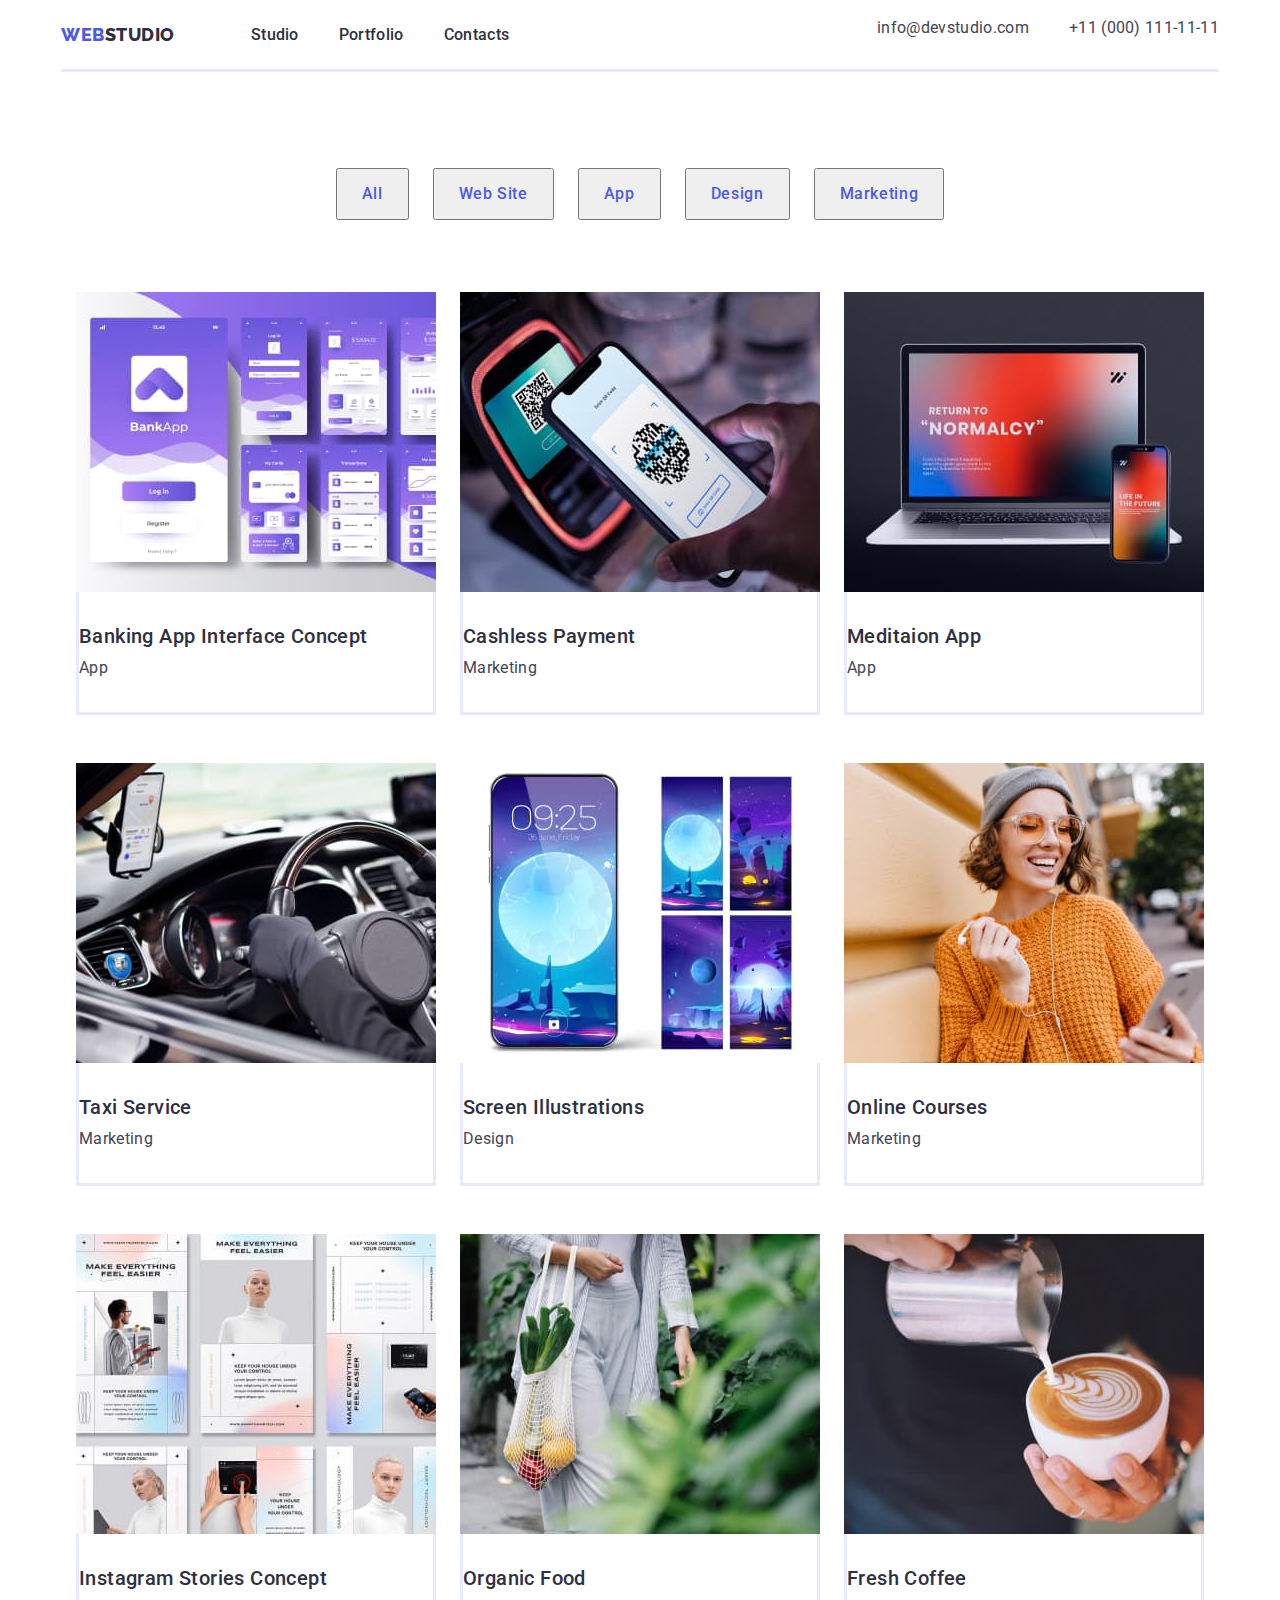
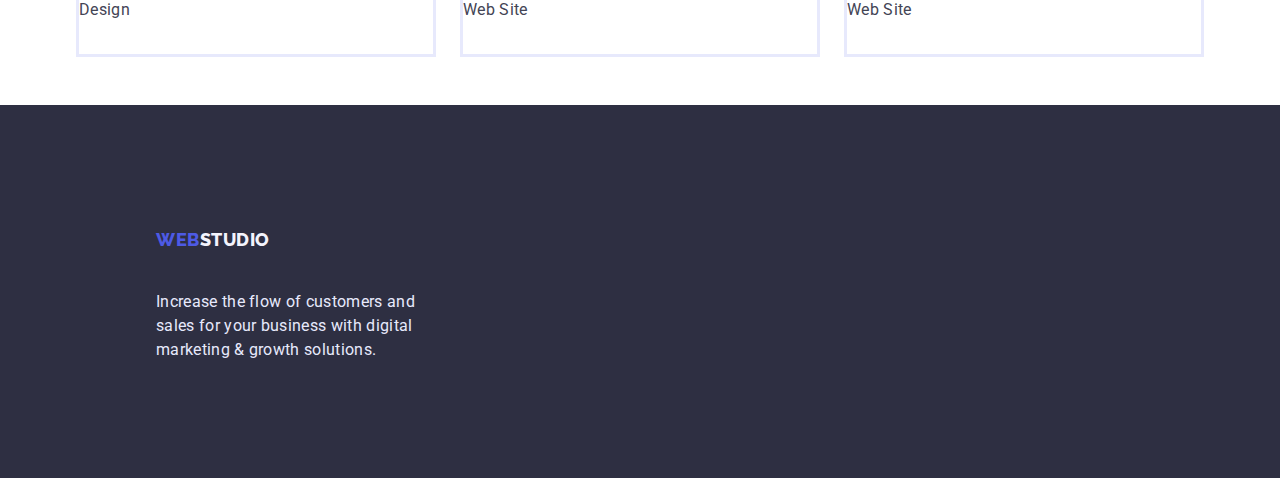
==== portfolio.html @ 7cc615a9 "1" ====
<!DOCTYPE html>
<html lang="en">
<head>
    <meta charset="UTF-8">
    <meta http-equiv="X-UA-Compatible" content="IE=edge">
    <meta name="viewport" content="width=device-width, initial-scale=1.0">
    <link rel="preconnect" href="https://fonts.googleapis.com">
    <link rel="preconnect" href="https://fonts.gstatic.com" crossorigin>
    <link href="https://fonts.googleapis.com/css2?&family=Raleway:wght@800&family=Roboto:wght@400;500;700;900&display=swap" rel="stylesheet">
    
    <link
    rel="stylesheet"
    href="https://cdnjs.cloudflare.com/ajax/libs/modern-normalize/1.0.0/modern-normalize.min.css"/>

    <link rel="stylesheet" href="./css/styles.css">

    <title>PORTFOLIO</title>
    

</head>
<body>

    <header class="header">
        <div class="container header-container">
             <nav class="header-navigation">
                 <!-- logo -->
                 <a class="logo-web" href="./index.html">Web <span class="logo-studio">Studio</span></a>      
     
                 <!-- navigation -->           
                 <ul class="header-list list">
                     <li class="header-item"><a href="./index.html" class="header-link link">Studio</a></li>
                     <li class="header-item"><a href="./portfolio.html" class="header-link link">Portfolio</a></li>
                     <li class="header-item"><a href="" class="header-link link">Contacts</a></li>
                 </ul>
             </nav>
             <address class="header-address">
                 <ul class="header-address-list list">
                     <li class="header-address-item"><a href="mailto:info@devstudio.com" class="header-mail link">info@devstudio.com</a></li>
                     <li class="header-address-item"><a href="tel:+110001111111" class="header-tel link">+11 (000) 111-11-11</a></li>
                 </ul>
             </address>
        </div>
             
     </header>
 
    <main>

        <nav class="navigation">
            <h1 class="navigation-title visually-hidden">navigation</h1>
            <ul class="container navigation-list list">
                <li class="navigation-item">
                    <button type="button" class="navigation-btn">All</button>                
                </li>
                <li class="navigation-item">
                    <button type="button" class="navigation-btn">Web Site</button>                
                </li>
                <li class="navigation-item">
                    <button type="button" class="navigation-btn">App</button>                
                </li>
                <li class="navigation-item">
                    <button type="button" class="navigation-btn">Design</button>                
                </li>
                <li class="navigation-item">
                    <button type="button" class="navigation-btn">Marketing</button>                
                </li>
            </ul>
        </nav>

 <!--section1-->
        <section class="portfolio-section container">
            <h2 class="portfolio-title visually-hidden">Row-first</h2>
            <ul class="portfolio-list list">
               <div class="portfolio-list-wrap">
                    <li class="portfolio-item">
                        <img src="./images/banking.jpg" alt="banking"
                        height="300"
                        width="360">
                        <div class="portfolio-subtxt-wrap">
                            <h3 class="portfolio-subtitle subtitle">Banking App Interface Concept</h3>
                            <p class="portfolio-text text">App</p>
                        </div>
                    </li>
                    <li class="portfolio-item">
                        <img class="foto" src="./images/cashlesspayment.jpg" alt="cashlesspayment"
                        height="300"
                        width="360">
                        <div class="portfolio-subtxt-wrap">
                            <h3 class="portfolio-subtitle subtitle">Cashless Payment</h3>
                            <p class="portfolio-text text">Marketing</p>
                        </div>
                    </li>
                    <li class="portfolio-item">
                        <img src="./images/meditaionapp.jpg" alt="meditaionapp"
                        height="300"
                        width="360">
                        <div class="portfolio-subtxt-wrap">
                            <h3 class="portfolio-subtitle subtitle">Meditaion App</h3>
                            <p class="portfolio-text text">App</p>
                        </div>
                    </li>
               </div>
            </ul>   
        </section>

 <!--section2-->
        <section class="portfolio-section">
            <h2 class="portfolio-title visually-hidden">Row-second</h2>

                <ul class="portfolio-list list container">
                   <div class="portfolio-list-wrap">
                        <li class="portfolio-item">
                            <img src="./images/taxiservice.jpg" alt="taxiservice"
                            height="300"
                            width="360">
                           <div class="portfolio-subtxt-wrap">
                                <h3 class="portfolio-subtitle subtitle">Taxi Service</h3>
                                <p class="portfolio-text text">Marketing</p>
                           </div>
                        </li>
                        <li class="portfolio-item">
                            <img src="./images/screenillustrations.jpg" alt="screenillustrations"
                            height="300"
                            width="360">
                            <div class="portfolio-subtxt-wrap">
                                <h3 class="portfolio-subtitle subtitle">Screen Illustrations</h3>
                                <p class="portfolio-text text">Design</p>
                            </div>
                        </li>
                        <li class="portfolio-item">
                            <img src="./images/onlinecourses.jpg" alt="onlinecourses"
                            height="300"
                            width="360">
                            <div class="portfolio-subtxt-wrap">
                                <h3 class="portfolio-subtitle subtitle">Online Courses</h3>
                                <p class="portfolio-text text">Marketing</p>
                            </div>
                        </li>
                   </div>
                </ul>
        </section>

        <!--section3-->
        <section class="portfolio-section">
            <h2 class="portfolio-title visually-hidden">Row-third</h2>

                <ul class="portfolio-list list container">
                    <div class="portfolio-list-wrap">
                        <li class="portfolio-item">
                            <img src="./images/instagramstories.jpg" alt="instagramstories"
                            height="300"
                            width="360">
                            <div class="portfolio-subtxt-wrap">
                                <h3 class="portfolio-subtitle subtitle">Instagram Stories Concept</h3>
                                <p class="portfolio-text text">Design</p>
                            </div>
                        </li>
                        <li class="portfolio-item">
                            <img src="./images/organicfood.jpg" alt="organicfood"
                            height="300"
                            width="360">
                            <div class="portfolio-subtxt-wrap">
                                <h3 class="portfolio-subtitle subtitle">Organic Food</h3>
                                <p class="portfolio-text text">Web Site</p>
                            </div>
                        </li>
                        <li class="portfolio-item">
                            <img src="./images/freshcoffee.jpg" alt="freshcoffee"
                            height="300"
                            width="360">
                            <div class="portfolio-subtxt-wrap">
                                <h3 class="portfolio-subtitle subtitle">Fresh Coffee</h3>
                                <p class="portfolio-text text">Web Site</p>
                            </div>
                        </li>
                    </div>
        
                </ul>
        </section>
       

    </main>

    <footer class="container footer">
        <!-- logo -->
        <div class="container footer-wrap">
            <a class="logo-web" href="./index.html">Web <span class="logo-studio">Studio</span></a>      
            <p class="footer-text text">Increase the flow of customers and sales for your business with digital marketing & growth solutions.</p>
        </div>       
    </footer>
    
</body>
</html>
---- css/styles.css ----
body {
    font-family: 'roboto', sans-serif;
}

:root {
    --main-title-color:#2E2F42;
    --second-title-color:#434455;
    --third-title-color: #F4F4FD;
    --fourth-title-color:#4D5AE5;
    --fifth-title-color:#FFFFFF;
  }


.list {
    list-style: none;
}

.link {
    text-decoration: none;
}

.visually-hidden {
    position: absolute;
    width: 1px;
    height: 1px;
    margin: -1px;
    border: 0;
    padding: 0;
    white-space: nowrap;
    clip-path: inset(100%);
    clip: rect(0 0 0 0);
    overflow: hidden;
  }

  .text {
    font-size: 16px;
    line-height: 1.5;
    letter-spacing: 0.02em;
  }

  .subtitle {
    font-weight: 500;
    font-size: 20px;
    line-height: 1.2;
    letter-spacing: 0.02em;
  }

/*------------------ HEADER------------------- */

.header {
}
.container {
    max-width: 1158px;
    padding: 0 15px;
    margin: 0 auto;
}

.header-container {
    display: flex;
    padding: 0;

    border-style: 0 0 1px 0;
    border-style: none none solid none;
    border-color: #E7E9FC;

}

.header-navigation {
    display: flex;
    align-items: center;
    margin-right: auto;
    
}

.logo-web {
    font-family: 'Raleway';
    font-style: normal;
    font-weight: 800;
    font-size: 18px;
    line-height: calc(21/18);
    display: flex;
    align-items: center;
    letter-spacing: 0.03em;
    text-transform: uppercase;
    color: var(--fourth-title-color);
    text-decoration: none;

    padding: 24px 0;

}

.logo-studio {
    color:var(--main-title-color);
    margin-right: 76px;
}
    
.footer .logo-studio {
        color: var(--third-title-color);
    }


.header-list {
    display: flex;
    gap: 40px;

    margin-right: 332px;
    padding: 0;

}
.header-item {
    width: calc ((100%-80px)/3);
}
.header-link {
    font-weight: 500;
    font-size: 16px;
    line-height: 1.5;
    letter-spacing: 0.02em;
    color: var(--main-title-color);

    padding: 24px 0;
}

.header-link:hover,
.header-link:focus {
    font-weight: 500;
    font-size: 16px;
    line-height: 1.5;
    letter-spacing: 0.02em;
    color: #4D5AE5;
}

.header-address {
    }

.header-address-list {
    display: flex;  
    padding: 0;
    gap: 40px;
    
}

.header-address-item {
    width: calc ((100%-40px)/2);

}

.header-mail {
    padding: 24px 0;
}

.header-tel {
   padding: 24px 0;
    
}

.header-mail,
.header-tel {
    font-size: 16px;
    line-height: 1.5;
    letter-spacing: 0.02em;
    color: var(--second-title-color);
    font-style: normal;
}

.header-mail:hover,
.header-tel:hover,
.header-mail:focus,
.header-tel:focus {
    font-size: 16px;
    line-height: 1.5;
    letter-spacing: 0.02em;
    color: var(--fourth-title-color);
}


/*------------------ MAIN------------------- */
.hero {
    background-color: var(--main-title-color); 
    
    display: flex;
    align-items: center;;
    flex-direction: column;
    justify-content: center;
    max-width: 1440px;  
        
}

.hero-title {
    font-size: 56px;
    line-height: calc(60/56);
    text-align: center;
    letter-spacing: 0.02em;
    color: var(--fifth-title-color);
    
    padding: 188px 0 0 0;
    margin: 0 0 48px 0;

}

.button-wrap {
    padding-bottom: 188px;
    
}

.hero-btn {
    font-family: inherit;
    font-weight: 500;
    font-size: 16px;
    line-height: 1.5;
    display: flex;
    align-items: center;
    letter-spacing: 0.04em;
    color: var(--fifth-title-color);
    background: var(--fourth-title-color);
    cursor: pointer;

    padding: 16px 32px;
    
}

.hero-btn:hover,
.hero-btn:focus {
    background: #404BBF;
}


.prinsiples {
    padding: 120px 0 0 0;
    
}

.prinsiples-list-wrap {
    display: flex;
    gap: 24px;

}

.prinsiples-list {
    display: flex;
    align-items: flex-start;
    padding: 0;

}

.prinsiples-item {
    width: calc(100%-(3*24px)/4);

}

.prinsiples-subtitle {
    color:var(--main-title-color);
    margin: 0 0 8px 0;
}

.prinsiples-text {
       color:var(--second-title-color);
       margin: 0;
}


.doing {
    padding: 120px 0 120px 0;

}

.doing-title {
font-size: 36px;
line-height: calc(40/36);
text-align: center;
letter-spacing: 0.02em;
text-transform: capitalize;
color:var(--main-title-color);

margin: 0 0 72px 0;

}

.doing-list {
    padding: 0;
    margin: 0 auto;

}

.doing-list-wrap {
    display: flex;
    gap: 24px;
    justify-content: space-between;

}
.doing-item {
    width: calc(100%-(24px*2)/3);

}


.team {
    padding: 0;
    max-width: 1440px;  
    background: var(--third-title-color);
}

.team-title {
    font-size: 36px;
    line-height: calc(40/36);
    text-align: center;
    letter-spacing: 0.02em;
    text-transform: capitalize;
    color: var(--main-title-color);

    margin: 0 0 72px 0;
    padding: 120px 0 0 0;

}

.team-list {
    margin: 0 auto;
    padding: 0;
    display: flex;
    justify-content: space-evenly;

}

.team-list-wrap {
    display: flex;
    gap: 24px;
    
}

.team-item {
    width: calc((100%-24px*3)/4);

}

.team-member {
    padding-bottom: 32px;

}

.team-subtitle {
    text-align: center;
    color:var(--main-title-color);
    margin: 32px 0 8px 0;

}

.team-text {
    text-align: center;
    color:var(--second-title-color);
    margin: 0 auto;
}




/*------------Main Portfolio----------------*/

.navigation {
    padding: 96px 0 72px 0;
}

.navigation-title {
}

.navigation-list {
    display: flex;
    gap: 24px;
    justify-content: center;
    margin: 0 auto;
    padding: 0;
}

.navigation-item {
}

.button {
    background: var(--third-title-color)
    
}

.navigation-btn {
    font-family: 'Roboto';
    font-weight: 500;
    font-size: 16px;
    line-height: 1.5;
    display: flex;
    align-items: center;
    text-align: center;
    letter-spacing: 0.04em;
    color: #4D5AE5;
    cursor: pointer;

    padding: 12px 24px;
}
.navigation-btn:hover,
.navigation-btn:focus {
    font-style: normal;
    color:var(--fifth-title-color);
    background:var(--fourth-title-color);
}


.portfolio-section {
    margin: 0 auto;
    padding: 0 0 48px 0;
}

.portfolio-list {
    margin: 0 auto;
    padding: 0;
    display: flex;
    justify-content: space-evenly;
}

.portfolio-list-wrap {
    display: flex;

    gap: 24px;
    margin: 0;
    padding: 0;
}

.portfolio-item {
    display: flex;
    flex-direction: column;
    width: calc(100%-(2*24px)3);
}

.portfolio-subtxt-wrap {
    border-style: 0 1px 1px;
    border-style: none solid solid;
    border-color: #E7E9FC;

}

.portfolio-subtitle {
    color:var(--main-title-color);
    padding-top: 32px;
    margin: 0 auto;

}

.portfolio-text {
    color:var(--second-title-color);
    margin: 8px 0 0 0;
    padding-bottom: 32px;
}

/*------------------ FOOTER------------------- */

.footer {
    background-color: var(--main-title-color);
    max-width: 1440px;
}

.footer-wrap {
    padding: 100px 0 100px 141px;
    display: table-cell;

}
    
.footer-text {
    color: #E7E9FC;
    text-align: left;
    width: 264px;

}
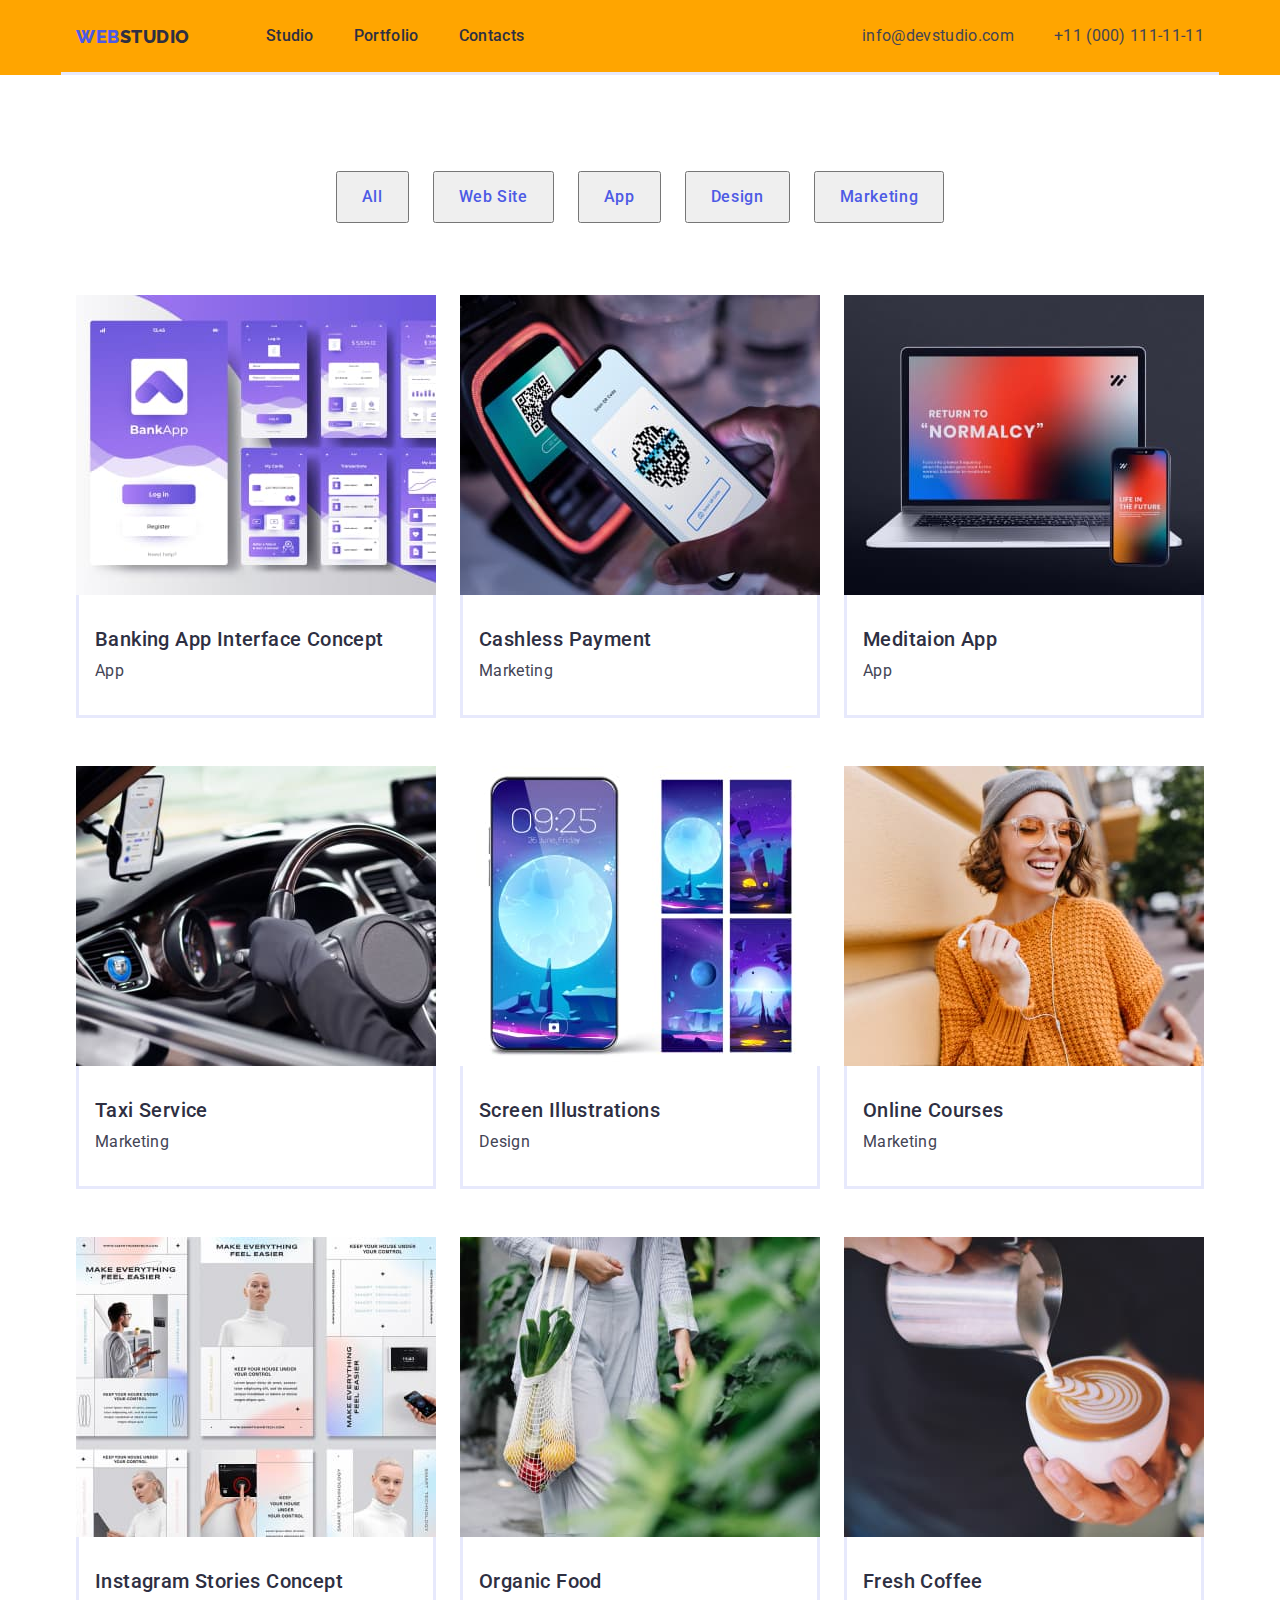
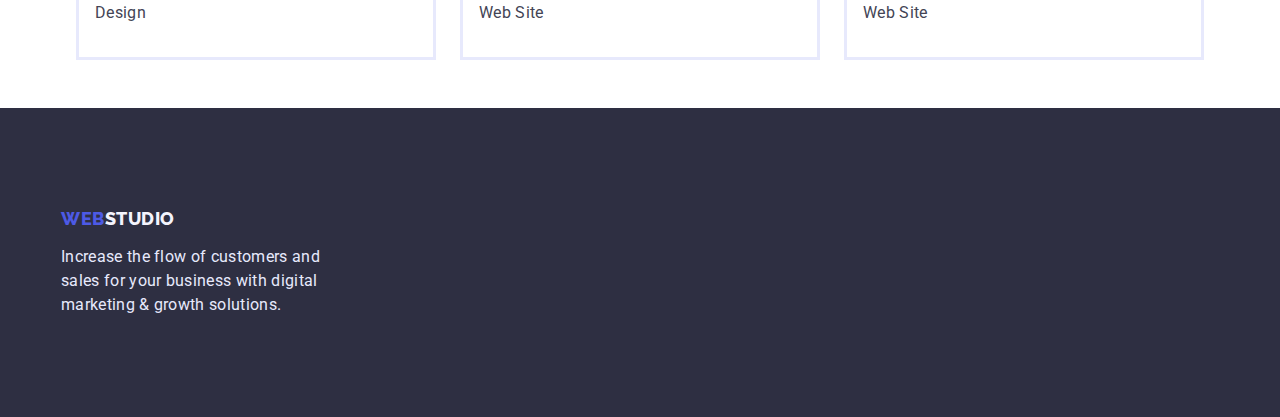
==== commit 56f9ba45: "#2" ====
--- a/portfolio.html
+++ b/portfolio.html
@@ -10,7 +10,8 @@
     
     <link
     rel="stylesheet"
-    href="https://cdnjs.cloudflare.com/ajax/libs/modern-normalize/1.0.0/modern-normalize.min.css"/>
+    href="https://cdnjs.cloudflare.com/ajax/libs/modern-normalize/1.0.0/modern-normalize.min.css"
+  />
 
     <link rel="stylesheet" href="./css/styles.css">
 
@@ -21,22 +22,26 @@
 <body>
 
     <header class="header">
-        <div class="container header-container">
+        <div class="header-wrap container">
              <nav class="header-navigation">
                  <!-- logo -->
                  <a class="logo-web" href="./index.html">Web <span class="logo-studio">Studio</span></a>      
      
                  <!-- navigation -->           
                  <ul class="header-list list">
-                     <li class="header-item"><a href="./index.html" class="header-link link">Studio</a></li>
-                     <li class="header-item"><a href="./portfolio.html" class="header-link link">Portfolio</a></li>
+                     <li class="header-item"><a href="./index.html" 
+                         class="header-link link">Studio</a></li>
+                     <li class="header-item"><a href="./portfolio.html" 
+                         class="header-link link">Portfolio</a></li>
                      <li class="header-item"><a href="" class="header-link link">Contacts</a></li>
                  </ul>
              </nav>
              <address class="header-address">
                  <ul class="header-address-list list">
-                     <li class="header-address-item"><a href="mailto:info@devstudio.com" class="header-mail link">info@devstudio.com</a></li>
-                     <li class="header-address-item"><a href="tel:+110001111111" class="header-tel link">+11 (000) 111-11-11</a></li>
+                     <li class="header-address-item"><a href="mailto:info@devstudio.com" 
+                         class="header-mail link">info@devstudio.com</a></li>
+                     <li class="header-address-item"><a href="tel:+110001111111" 
+                         class="header-tel link">+11 (000) 111-11-11</a></li>
                  </ul>
              </address>
         </div>
@@ -67,10 +72,9 @@
         </nav>
 
  <!--section1-->
-        <section class="portfolio-section container">
+        <section class="portfolio-section">
             <h2 class="portfolio-title visually-hidden">Row-first</h2>
-            <ul class="portfolio-list list">
-               <div class="portfolio-list-wrap">
+            <ul class="portfolio-list list container">
                     <li class="portfolio-item">
                         <img src="./images/banking.jpg" alt="banking"
                         height="300"
@@ -98,16 +102,13 @@
                             <p class="portfolio-text text">App</p>
                         </div>
                     </li>
-               </div>
             </ul>   
         </section>
 
  <!--section2-->
         <section class="portfolio-section">
             <h2 class="portfolio-title visually-hidden">Row-second</h2>
-
                 <ul class="portfolio-list list container">
-                   <div class="portfolio-list-wrap">
                         <li class="portfolio-item">
                             <img src="./images/taxiservice.jpg" alt="taxiservice"
                             height="300"
@@ -135,7 +136,6 @@
                                 <p class="portfolio-text text">Marketing</p>
                             </div>
                         </li>
-                   </div>
                 </ul>
         </section>
 
@@ -144,7 +144,6 @@
             <h2 class="portfolio-title visually-hidden">Row-third</h2>
 
                 <ul class="portfolio-list list container">
-                    <div class="portfolio-list-wrap">
                         <li class="portfolio-item">
                             <img src="./images/instagramstories.jpg" alt="instagramstories"
                             height="300"
@@ -172,7 +171,6 @@
                                 <p class="portfolio-text text">Web Site</p>
                             </div>
                         </li>
-                    </div>
         
                 </ul>
         </section>
@@ -180,9 +178,9 @@
 
     </main>
 
-    <footer class="container footer">
+    <footer class="footer">
         <!-- logo -->
-        <div class="container footer-wrap">
+        <div class="footer-wrap container">
             <a class="logo-web" href="./index.html">Web <span class="logo-studio">Studio</span></a>      
             <p class="footer-text text">Increase the flow of customers and sales for your business with digital marketing & growth solutions.</p>
         </div>       
--- a/css/styles.css
+++ b/css/styles.css
@@ -1,4 +1,5 @@
 body {
+    margin: 0;
     font-family: 'roboto', sans-serif;
 }
 
@@ -10,13 +11,21 @@
     --fifth-title-color:#FFFFFF;
   }
 
-
 .list {
+    padding: 0;
+    margin: 0;
+
     list-style: none;
 }
 
 .link {
+    margin: 0;
+
     text-decoration: none;
+}
+
+h1, h2, h3, p, ul {
+    margin: 0;
 }
 
 .visually-hidden {
@@ -30,49 +39,58 @@
     clip-path: inset(100%);
     clip: rect(0 0 0 0);
     overflow: hidden;
-  }
+}
 
   .text {
     font-size: 16px;
     line-height: 1.5;
     letter-spacing: 0.02em;
-  }
+}
 
   .subtitle {
     font-weight: 500;
     font-size: 20px;
     line-height: 1.2;
     letter-spacing: 0.02em;
-  }
-
-/*------------------ HEADER------------------- */
-
-.header {
-}
-.container {
+}
+
+  .container {
     max-width: 1158px;
     padding: 0 15px;
     margin: 0 auto;
-}
-
-.header-container {
-    display: flex;
-    padding: 0;
+    /*outline: red 2px solid;
+    background: yellow;*/
+}
+
+/*------------------ HEADER------------------- */
+
+.header {
+    background: orange;
+}
+
+.header-wrap {
+    display: flex;
+    align-items: center;
+
 
     border-style: 0 0 1px 0;
     border-style: none none solid none;
     border-color: #E7E9FC;
-
 }
 
 .header-navigation {
     display: flex;
     align-items: center;
     margin-right: auto;
-    
+
+    padding-top: 24px;
+    padding-bottom: 24px;
 }
 
 .logo-web {
+    margin-right: 76px;
+
+
     font-family: 'Raleway';
     font-style: normal;
     font-weight: 800;
@@ -84,40 +102,31 @@
     text-transform: uppercase;
     color: var(--fourth-title-color);
     text-decoration: none;
-
-    padding: 24px 0;
-
 }
 
 .logo-studio {
     color:var(--main-title-color);
-    margin-right: 76px;
 }
     
 .footer .logo-studio {
-        color: var(--third-title-color);
-    }
+    color: var(--third-title-color);
+}
 
 
 .header-list {
     display: flex;
     gap: 40px;
-
-    margin-right: 332px;
-    padding: 0;
-
-}
+}
+
 .header-item {
-    width: calc ((100%-80px)/3);
-}
+}
+
 .header-link {
     font-weight: 500;
     font-size: 16px;
     line-height: 1.5;
     letter-spacing: 0.02em;
     color: var(--main-title-color);
-
-    padding: 24px 0;
 }
 
 .header-link:hover,
@@ -126,32 +135,23 @@
     font-size: 16px;
     line-height: 1.5;
     letter-spacing: 0.02em;
-    color: #4D5AE5;
+    color: var(--fourth-title-color);
 }
 
 .header-address {
-    }
+}
 
 .header-address-list {
-    display: flex;  
-    padding: 0;
+    display: flex;
+    align-items: center;
     gap: 40px;
+
     
 }
 
 .header-address-item {
-    width: calc ((100%-40px)/2);
-
-}
-
-.header-mail {
-    padding: 24px 0;
-}
-
-.header-tel {
-   padding: 24px 0;
-    
-}
+}
+
 
 .header-mail,
 .header-tel {
@@ -176,33 +176,39 @@
 /*------------------ MAIN------------------- */
 .hero {
     background-color: var(--main-title-color); 
-    
-    display: flex;
-    align-items: center;;
-    flex-direction: column;
-    justify-content: center;
-    max-width: 1440px;  
-        
+    display: block;
+    align-items: center;
+}
+
+.hero-wrap {
+    padding-top: 188px;
 }
 
 .hero-title {
+    margin-bottom: 48px;
+
     font-size: 56px;
     line-height: calc(60/56);
     text-align: center;
     letter-spacing: 0.02em;
     color: var(--fifth-title-color);
+}
+
+button.hero-btn {
+    margin-left: auto;
+    margin-right: auto;
+    padding-bottom: 188px;
+
+    border-radius: 4px;
+    border-color: var(--fourth-title-color);
     
-    padding: 188px 0 0 0;
-    margin: 0 0 48px 0;
-
-}
-
-.button-wrap {
-    padding-bottom: 188px;
-    
 }
 
 .hero-btn {
+    padding: 16px 32px;
+    display: inline-block;
+    align-items: center;
+
     font-family: inherit;
     font-weight: 500;
     font-size: 16px;
@@ -213,9 +219,6 @@
     color: var(--fifth-title-color);
     background: var(--fourth-title-color);
     cursor: pointer;
-
-    padding: 16px 32px;
-    
 }
 
 .hero-btn:hover,
@@ -225,128 +228,99 @@
 
 
 .prinsiples {
-    padding: 120px 0 0 0;
-    
-}
-
-.prinsiples-list-wrap {
+    padding: 120px 0;
+}
+
+.prinsiples-list {
     display: flex;
     gap: 24px;
-
-}
-
-.prinsiples-list {
-    display: flex;
-    align-items: flex-start;
-    padding: 0;
-
 }
 
 .prinsiples-item {
-    width: calc(100%-(3*24px)/4);
-
+    width: calc((100%-3*24px)/4);
 }
 
 .prinsiples-subtitle {
+    margin: 0 0 8px 0;
+
     color:var(--main-title-color);
-    margin: 0 0 8px 0;
 }
 
 .prinsiples-text {
+       margin: 0;
+
        color:var(--second-title-color);
-       margin: 0;
 }
 
 
 .doing {
-    padding: 120px 0 120px 0;
-
+    padding-bottom: 120px;
 }
 
 .doing-title {
-font-size: 36px;
-line-height: calc(40/36);
-text-align: center;
-letter-spacing: 0.02em;
-text-transform: capitalize;
-color:var(--main-title-color);
-
-margin: 0 0 72px 0;
-
+    margin: 0 0 72px 0;
+
+    font-size: 36px;
+    line-height: calc(40/36);
+    text-align: center;
+    letter-spacing: 0.02em;
+    text-transform: capitalize;
+    color:var(--main-title-color);
 }
 
 .doing-list {
-    padding: 0;
-    margin: 0 auto;
-
-}
-
-.doing-list-wrap {
     display: flex;
     gap: 24px;
     justify-content: space-between;
-
-}
+}
+
 .doing-item {
-    width: calc(100%-(24px*2)/3);
-
+    width: calc((100%-24px*2)/3);
 }
 
 
 .team {
-    padding: 0;
-    max-width: 1440px;  
     background: var(--third-title-color);
+    padding: 120px 0;
 }
 
 .team-title {
+    margin: 0 0 72px 0;
+
     font-size: 36px;
     line-height: calc(40/36);
     text-align: center;
     letter-spacing: 0.02em;
     text-transform: capitalize;
     color: var(--main-title-color);
-
-    margin: 0 0 72px 0;
-    padding: 120px 0 0 0;
-
 }
 
 .team-list {
-    margin: 0 auto;
-    padding: 0;
     display: flex;
     justify-content: space-evenly;
-
-}
-
-.team-list-wrap {
-    display: flex;
     gap: 24px;
-    
 }
 
 .team-item {
     width: calc((100%-24px*3)/4);
-
 }
 
 .team-member {
     padding-bottom: 32px;
-
 }
 
 .team-subtitle {
+    margin: 32px 0 8px 0;
+
     text-align: center;
     color:var(--main-title-color);
-    margin: 32px 0 8px 0;
-
 }
 
 .team-text {
+    margin: 0 auto;
+
     text-align: center;
     color:var(--second-title-color);
-    margin: 0 auto;
 }
 
 
@@ -373,7 +347,7 @@
 }
 
 .button {
-    background: var(--third-title-color)
+    background: var(--third-title-color);
     
 }
 
@@ -405,18 +379,11 @@
 }
 
 .portfolio-list {
-    margin: 0 auto;
-    padding: 0;
+
     display: flex;
     justify-content: space-evenly;
-}
-
-.portfolio-list-wrap {
-    display: flex;
-
     gap: 24px;
-    margin: 0;
-    padding: 0;
+
 }
 
 .portfolio-item {
@@ -430,37 +397,37 @@
     border-style: none solid solid;
     border-color: #E7E9FC;
 
+    padding: 32px 0 32px 16px;
 }
 
 .portfolio-subtitle {
+    margin: 0 auto;
     color:var(--main-title-color);
-    padding-top: 32px;
-    margin: 0 auto;
-
 }
 
 .portfolio-text {
+    margin: 8px 0 0 0;
     color:var(--second-title-color);
-    margin: 8px 0 0 0;
-    padding-bottom: 32px;
+
 }
 
 /*------------------ FOOTER------------------- */
 
 .footer {
     background-color: var(--main-title-color);
-    max-width: 1440px;
 }
 
 .footer-wrap {
-    padding: 100px 0 100px 141px;
-    display: table-cell;
-
-}
-    
+    padding: 100px 0;
+    display: block;
+}
+
+.footer .logo-web {
+    margin-bottom: 16px;
+ }  
+
 .footer-text {
     color: #E7E9FC;
     text-align: left;
     width: 264px;
-
 }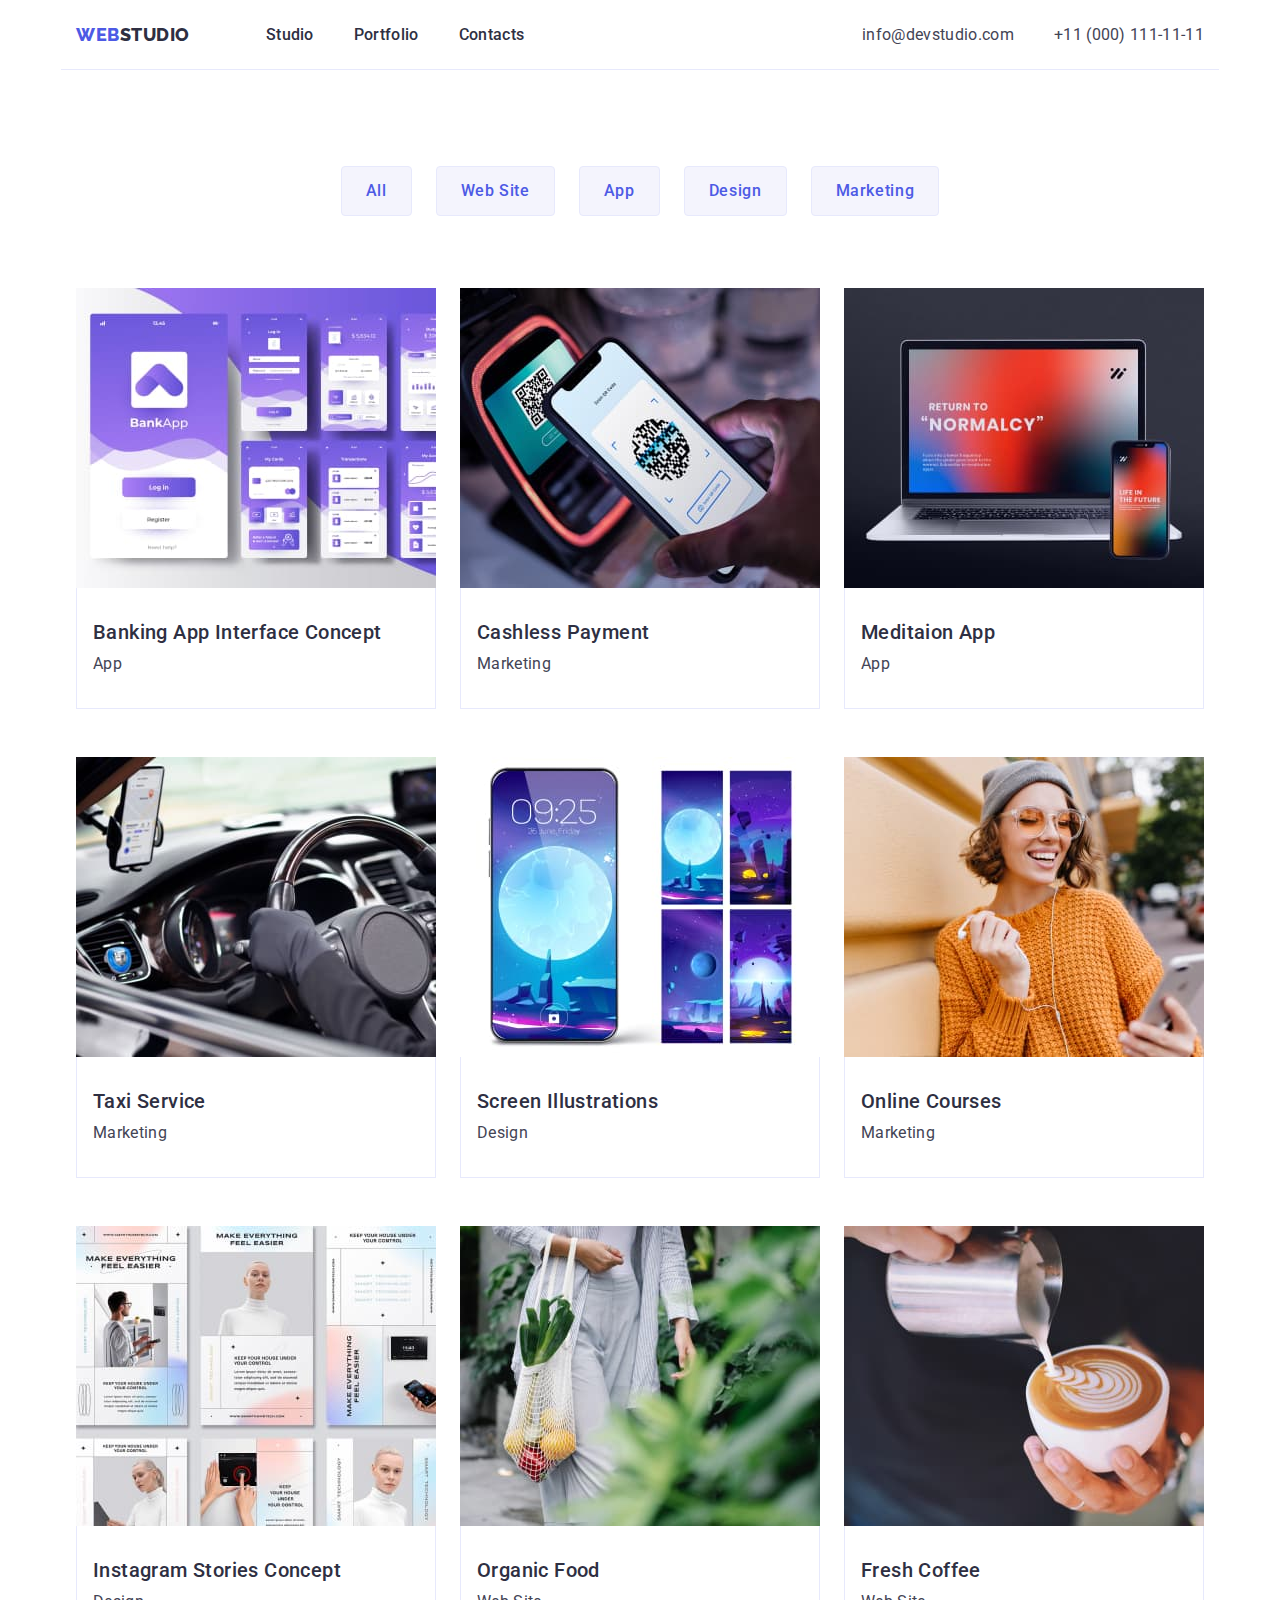
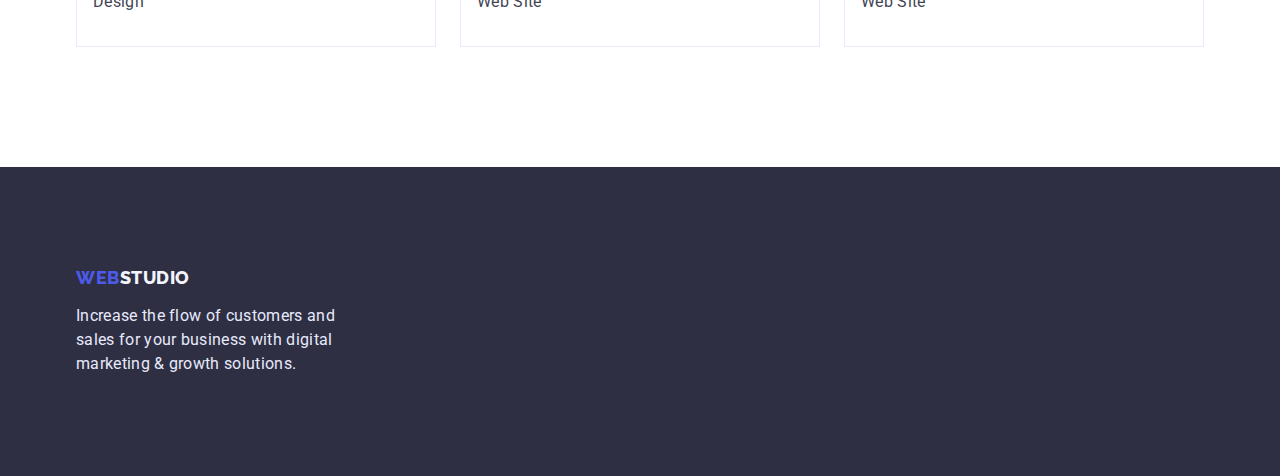
==== commit 523f96bc: "#3" ====
--- a/portfolio.html
+++ b/portfolio.html
@@ -4,19 +4,19 @@
     <meta charset="UTF-8">
     <meta http-equiv="X-UA-Compatible" content="IE=edge">
     <meta name="viewport" content="width=device-width, initial-scale=1.0">
+
     <link rel="preconnect" href="https://fonts.googleapis.com">
     <link rel="preconnect" href="https://fonts.gstatic.com" crossorigin>
-    <link href="https://fonts.googleapis.com/css2?&family=Raleway:wght@800&family=Roboto:wght@400;500;700;900&display=swap" rel="stylesheet">
-    
+    <link href="https://fonts.googleapis.com/css2?family=Raleway:wght@800&family=Roboto:wght@400;500;700;900&display=swap" rel="stylesheet">
+
     <link
     rel="stylesheet"
     href="https://cdnjs.cloudflare.com/ajax/libs/modern-normalize/1.0.0/modern-normalize.min.css"
-  />
+    />
 
     <link rel="stylesheet" href="./css/styles.css">
 
     <title>PORTFOLIO</title>
-    
 
 </head>
 <body>
@@ -29,10 +29,8 @@
      
                  <!-- navigation -->           
                  <ul class="header-list list">
-                     <li class="header-item"><a href="./index.html" 
-                         class="header-link link">Studio</a></li>
-                     <li class="header-item"><a href="./portfolio.html" 
-                         class="header-link link">Portfolio</a></li>
+                     <li class="header-item"><a href="./index.html" class="header-link link">Studio</a></li>
+                     <li class="header-item"><a href="./portfolio.html" class="header-link link">Portfolio</a></li>
                      <li class="header-item"><a href="" class="header-link link">Contacts</a></li>
                  </ul>
              </nav>
@@ -45,137 +43,129 @@
                  </ul>
              </address>
         </div>
-             
      </header>
  
     <main>
 
-        <nav class="navigation">
-            <h1 class="navigation-title visually-hidden">navigation</h1>
-            <ul class="container navigation-list list">
-                <li class="navigation-item">
-                    <button type="button" class="navigation-btn">All</button>                
+        <section class="portfolio container">
+            <h1 class="buttons-title visually-hidden">selector</h1>
+            <ul class="buttons-list list">
+                <li class="buttons-item">
+                    <button type="button" class="buttons-btn">All</button>                
                 </li>
-                <li class="navigation-item">
-                    <button type="button" class="navigation-btn">Web Site</button>                
+                <li class="buttons-item">
+                    <button type="button" class="buttons-btn">Web Site</button>                
                 </li>
-                <li class="navigation-item">
-                    <button type="button" class="navigation-btn">App</button>                
+                <li class="buttons-item">
+                    <button type="button" class="buttons-btn">App</button>                
                 </li>
-                <li class="navigation-item">
-                    <button type="button" class="navigation-btn">Design</button>                
+                <li class="buttons-item">
+                    <button type="button" class="buttons-btn">Design</button>                
                 </li>
-                <li class="navigation-item">
-                    <button type="button" class="navigation-btn">Marketing</button>                
+                <li class="buttons-item">
+                    <button type="button" class="buttons-btn">Marketing</button>                
                 </li>
             </ul>
-        </nav>
+        
 
- <!--section1-->
-        <section class="portfolio-section">
-            <h2 class="portfolio-title visually-hidden">Row-first</h2>
-            <ul class="portfolio-list list container">
-                    <li class="portfolio-item">
-                        <img src="./images/banking.jpg" alt="banking"
-                        height="300"
-                        width="360">
-                        <div class="portfolio-subtxt-wrap">
-                            <h3 class="portfolio-subtitle subtitle">Banking App Interface Concept</h3>
-                            <p class="portfolio-text text">App</p>
-                        </div>
-                    </li>
-                    <li class="portfolio-item">
-                        <img class="foto" src="./images/cashlesspayment.jpg" alt="cashlesspayment"
-                        height="300"
-                        width="360">
-                        <div class="portfolio-subtxt-wrap">
-                            <h3 class="portfolio-subtitle subtitle">Cashless Payment</h3>
-                            <p class="portfolio-text text">Marketing</p>
-                        </div>
-                    </li>
-                    <li class="portfolio-item">
-                        <img src="./images/meditaionapp.jpg" alt="meditaionapp"
-                        height="300"
-                        width="360">
-                        <div class="portfolio-subtxt-wrap">
-                            <h3 class="portfolio-subtitle subtitle">Meditaion App</h3>
-                            <p class="portfolio-text text">App</p>
-                        </div>
-                    </li>
-            </ul>   
-        </section>
+        <div class="sections-portfolio">
+                <h2 class="portfolio-title visually-hidden">Row-first</h2>
 
- <!--section2-->
-        <section class="portfolio-section">
-            <h2 class="portfolio-title visually-hidden">Row-second</h2>
-                <ul class="portfolio-list list container">
+                <ul class="portfolio-list list">
+
+                        <li class="portfolio-item">
+                            <img src="./images/banking.jpg" alt="banking"
+                            height="300"
+                            >
+                            <div class="portfolio-subtxt-wrap">
+                                <h3 class="portfolio-subtitle subtitle">Banking App Interface Concept</h3>
+                                <p class="portfolio-text text">App</p>
+                            </div>
+                        </li>
+
+                        <li class="portfolio-item">
+                            <img class="foto" src="./images/cashlesspayment.jpg" alt="cashlesspayment"
+                            height="300"
+                            >
+                            <div class="portfolio-subtxt-wrap">
+                                <h3 class="portfolio-subtitle subtitle">Cashless Payment</h3>
+                                <p class="portfolio-text text">Marketing</p>
+                            </div>
+                        </li>
+
+                        <li class="portfolio-item">
+                            <img src="./images/meditaionapp.jpg" alt="meditaionapp"
+                            height="300"
+                            >
+                            <div class="portfolio-subtxt-wrap">
+                                <h3 class="portfolio-subtitle subtitle">Meditaion App</h3>
+                                <p class="portfolio-text text">App</p>
+                            </div>
+                        </li>
+    
                         <li class="portfolio-item">
                             <img src="./images/taxiservice.jpg" alt="taxiservice"
-                            height="300"
-                            width="360">
-                           <div class="portfolio-subtxt-wrap">
+                                height="300"
+                                >
+                            <div class="portfolio-subtxt-wrap">
                                 <h3 class="portfolio-subtitle subtitle">Taxi Service</h3>
                                 <p class="portfolio-text text">Marketing</p>
-                           </div>
+                            </div>
                         </li>
+
                         <li class="portfolio-item">
                             <img src="./images/screenillustrations.jpg" alt="screenillustrations"
-                            height="300"
-                            width="360">
+                                height="300"
+                                >
                             <div class="portfolio-subtxt-wrap">
                                 <h3 class="portfolio-subtitle subtitle">Screen Illustrations</h3>
                                 <p class="portfolio-text text">Design</p>
                             </div>
                         </li>
+
                         <li class="portfolio-item">
                             <img src="./images/onlinecourses.jpg" alt="onlinecourses"
-                            height="300"
-                            width="360">
+                                height="300"
+                                >
                             <div class="portfolio-subtxt-wrap">
                                 <h3 class="portfolio-subtitle subtitle">Online Courses</h3>
                                 <p class="portfolio-text text">Marketing</p>
                             </div>
                         </li>
-                </ul>
-        </section>
-
-        <!--section3-->
-        <section class="portfolio-section">
-            <h2 class="portfolio-title visually-hidden">Row-third</h2>
-
-                <ul class="portfolio-list list container">
+                            
                         <li class="portfolio-item">
                             <img src="./images/instagramstories.jpg" alt="instagramstories"
-                            height="300"
-                            width="360">
+                                height="300"
+                                >
                             <div class="portfolio-subtxt-wrap">
                                 <h3 class="portfolio-subtitle subtitle">Instagram Stories Concept</h3>
                                 <p class="portfolio-text text">Design</p>
                             </div>
                         </li>
+                            
                         <li class="portfolio-item">
                             <img src="./images/organicfood.jpg" alt="organicfood"
-                            height="300"
-                            width="360">
+                                height="300"
+                                >
                             <div class="portfolio-subtxt-wrap">
                                 <h3 class="portfolio-subtitle subtitle">Organic Food</h3>
                                 <p class="portfolio-text text">Web Site</p>
                             </div>
                         </li>
+                            
                         <li class="portfolio-item">
                             <img src="./images/freshcoffee.jpg" alt="freshcoffee"
-                            height="300"
-                            width="360">
+                                height="300"
+                                >
                             <div class="portfolio-subtxt-wrap">
                                 <h3 class="portfolio-subtitle subtitle">Fresh Coffee</h3>
                                 <p class="portfolio-text text">Web Site</p>
                             </div>
                         </li>
-        
-                </ul>
+                    </ul>
+                </div>
+       
         </section>
-       
-
     </main>
 
     <footer class="footer">
--- a/css/styles.css
+++ b/css/styles.css
@@ -26,6 +26,10 @@
 
 h1, h2, h3, p, ul {
     margin: 0;
+}
+
+img {
+    display: block;
 }
 
 .visually-hidden {
@@ -65,31 +69,24 @@
 /*------------------ HEADER------------------- */
 
 .header {
-    background: orange;
+    height: auto;
 }
 
 .header-wrap {
     display: flex;
     align-items: center;
 
-
-    border-style: 0 0 1px 0;
-    border-style: none none solid none;
-    border-color: #E7E9FC;
+    border-bottom: 1px solid #E7E9FC;
 }
 
 .header-navigation {
     display: flex;
     align-items: center;
     margin-right: auto;
-
-    padding-top: 24px;
-    padding-bottom: 24px;
 }
 
 .logo-web {
     margin-right: 76px;
-
 
     font-family: 'Raleway';
     font-style: normal;
@@ -104,6 +101,13 @@
     text-decoration: none;
 }
 
+.header .logo-web {
+    padding-top: 24px;
+    padding-bottom: 24px;
+
+}
+
+
 .logo-studio {
     color:var(--main-title-color);
 }
@@ -121,7 +125,10 @@
 .header-item {
 }
 
-.header-link {
+.header-link { 
+    padding-top: 24px;
+    padding-bottom: 24px;
+
     font-weight: 500;
     font-size: 16px;
     line-height: 1.5;
@@ -145,8 +152,6 @@
     display: flex;
     align-items: center;
     gap: 40px;
-
-    
 }
 
 .header-address-item {
@@ -155,6 +160,9 @@
 
 .header-mail,
 .header-tel {
+    padding-top: 24px;
+    padding-bottom: 24px;
+    
     font-size: 16px;
     line-height: 1.5;
     letter-spacing: 0.02em;
@@ -175,13 +183,16 @@
 
 /*------------------ MAIN------------------- */
 .hero {
+    padding-bottom: 188px;
+    padding-top: 188px;
+
     background-color: var(--main-title-color); 
     display: block;
     align-items: center;
+    
 }
 
 .hero-wrap {
-    padding-top: 188px;
 }
 
 .hero-title {
@@ -197,7 +208,7 @@
 button.hero-btn {
     margin-left: auto;
     margin-right: auto;
-    padding-bottom: 188px;
+    /*padding-bottom: 188px;*/
 
     border-radius: 4px;
     border-color: var(--fourth-title-color);
@@ -306,11 +317,13 @@
 }
 
 .team-member {
-    padding-bottom: 32px;
+    padding: 32px 0 32px;
+
+    background: var(--fifth-title-color);
 }
 
 .team-subtitle {
-    margin: 32px 0 8px 0;
+    margin-bottom: 8px;
 
     text-align: center;
     color:var(--main-title-color);
@@ -328,30 +341,29 @@
 
 /*------------Main Portfolio----------------*/
 
-.navigation {
-    padding: 96px 0 72px 0;
-}
-
-.navigation-title {
-}
-
-.navigation-list {
+.portfolio {
+    padding-top: 96px;
+    padding-bottom: 120px;
+}
+
+.buttons-list {
     display: flex;
     gap: 24px;
     justify-content: center;
-    margin: 0 auto;
-    padding: 0;
-}
-
-.navigation-item {
+    padding: 0 15px;
+}
+
+.buttons-item {
+    margin-bottom: 72px;
 }
 
 .button {
     background: var(--third-title-color);
-    
-}
-
-.navigation-btn {
+}
+
+.buttons-btn {
+    padding: 12px 24px;
+
     font-family: 'Roboto';
     font-weight: 500;
     font-size: 16px;
@@ -363,41 +375,47 @@
     color: #4D5AE5;
     cursor: pointer;
 
-    padding: 12px 24px;
-}
-.navigation-btn:hover,
-.navigation-btn:focus {
+    background: #F4F4FD;
+
+    border: 1px solid #E7E9FC;
+    border-radius: 4px;
+}
+
+.buttons-btn:hover,
+.buttons-btn:focus {
+    border: 1px solid var(--fourth-title-color);
+
     font-style: normal;
     color:var(--fifth-title-color);
     background:var(--fourth-title-color);
 }
 
-
-.portfolio-section {
-    margin: 0 auto;
-    padding: 0 0 48px 0;
+/*-------portfolio-------*/
+
+.sections-portfolio {
+
 }
 
 .portfolio-list {
-
-    display: flex;
-    justify-content: space-evenly;
-    gap: 24px;
-
+    display: flex;
+    flex-wrap: wrap;
+    gap: 48px 24px;
+    justify-content: center;
 }
 
 .portfolio-item {
-    display: flex;
-    flex-direction: column;
-    width: calc(100%-(2*24px)3);
+
 }
 
 .portfolio-subtxt-wrap {
-    border-style: 0 1px 1px;
-    border-style: none solid solid;
-    border-color: #E7E9FC;
-
-    padding: 32px 0 32px 16px;
+    padding: 32px 16px;
+    width: calc((100%-2*24px)/3)
+
+    background: #FFFFFF;
+    border: 1px solid #E7E9FC;
+    border-top: none;
+
+
 }
 
 .portfolio-subtitle {
@@ -406,7 +424,7 @@
 }
 
 .portfolio-text {
-    margin: 8px 0 0 0;
+    margin-top: 8px;
     color:var(--second-title-color);
 
 }
@@ -415,11 +433,11 @@
 
 .footer {
     background-color: var(--main-title-color);
+    padding-top: 100px;
+    padding-bottom: 100px;
 }
 
 .footer-wrap {
-    padding: 100px 0;
-    display: block;
 }
 
 .footer .logo-web {
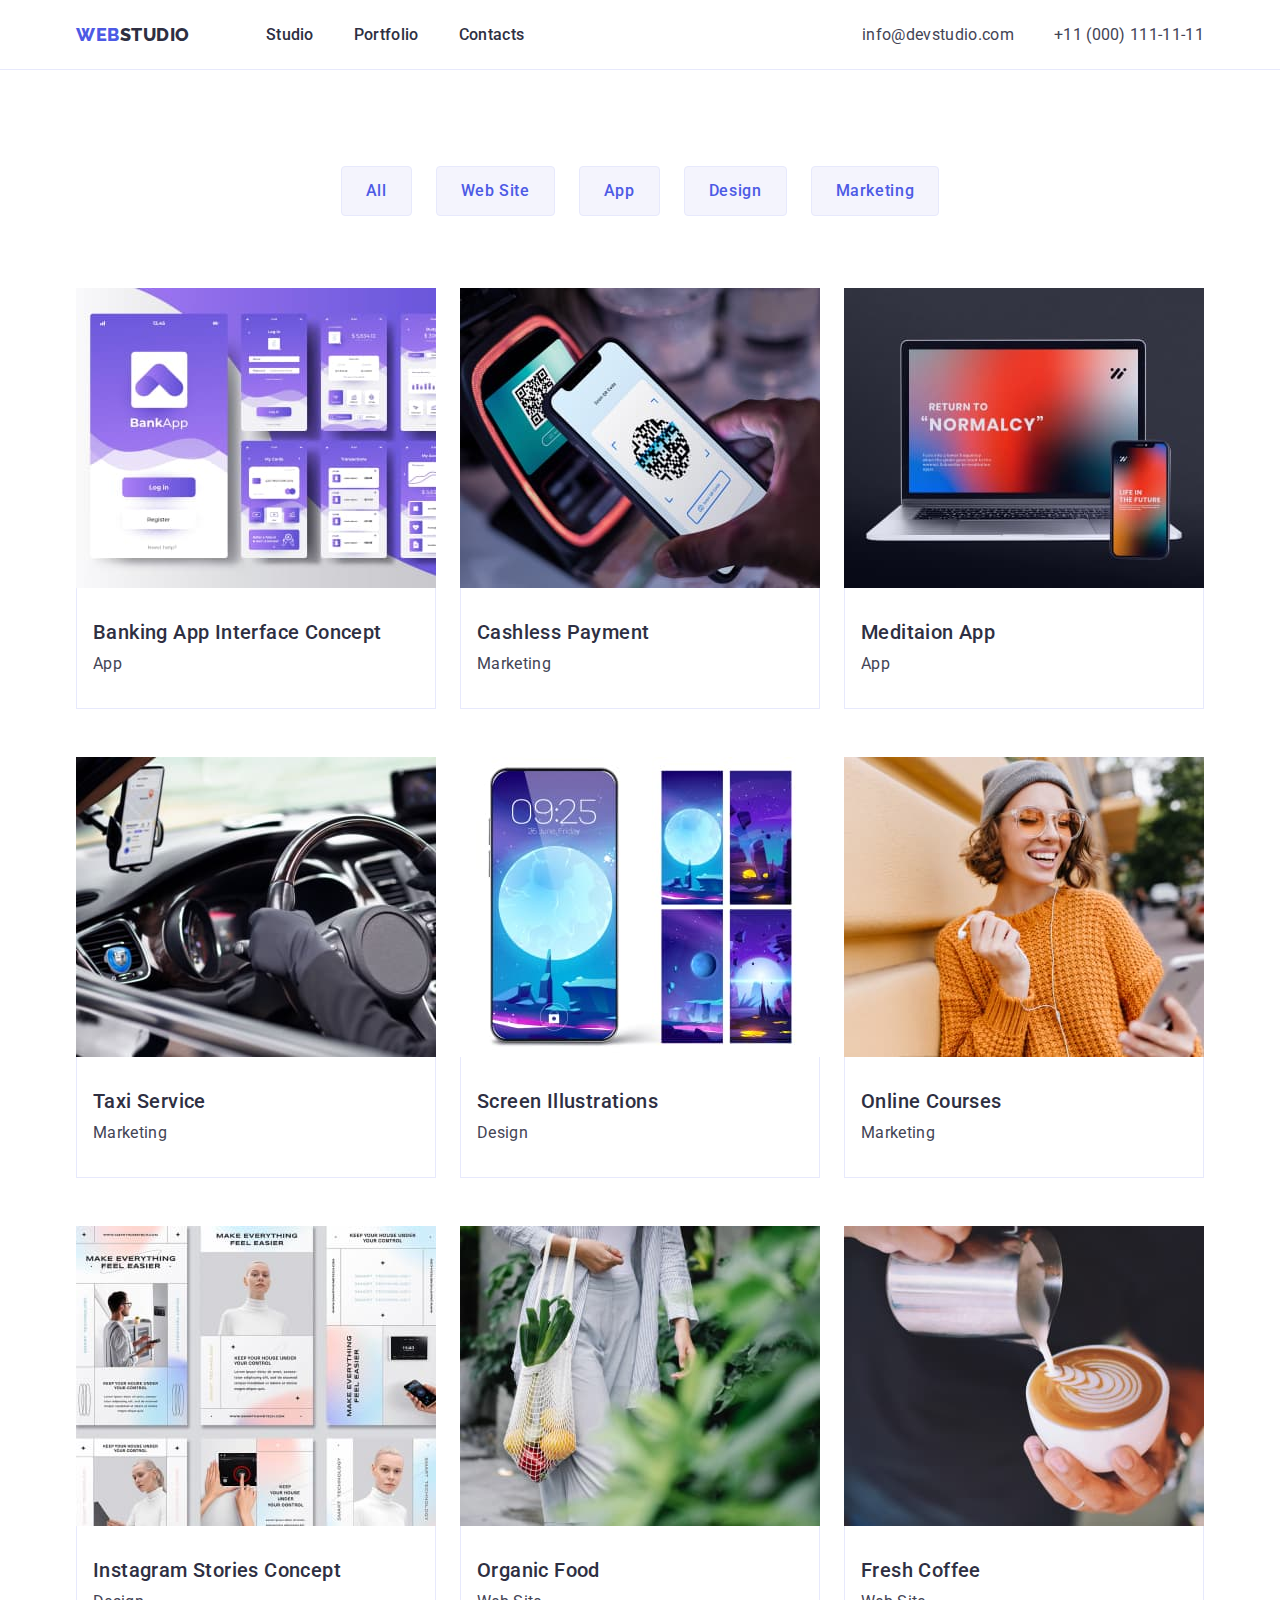
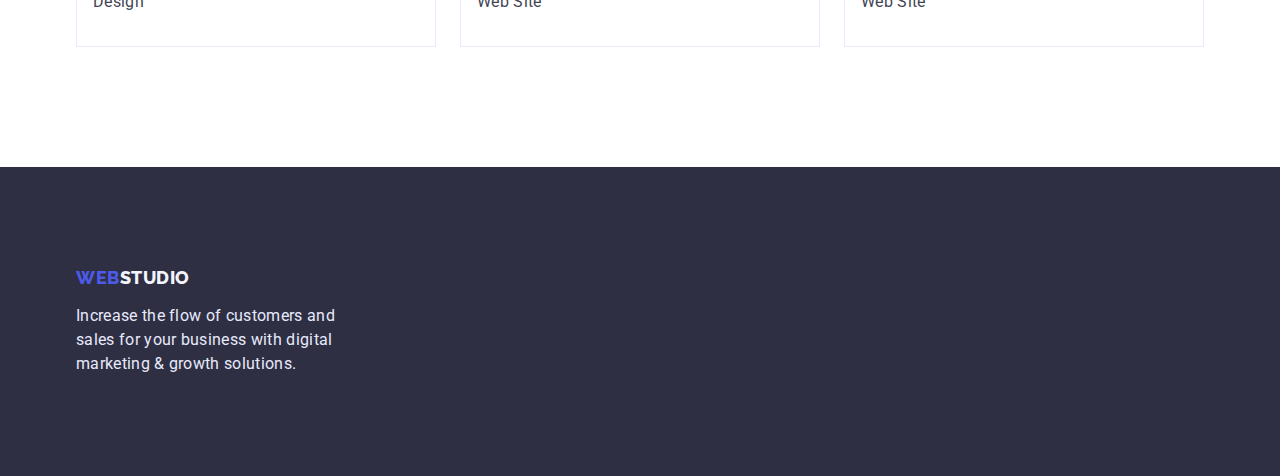
==== commit d0af617e: "#4 div container" ====
--- a/portfolio.html
+++ b/portfolio.html
@@ -5,14 +5,14 @@
     <meta http-equiv="X-UA-Compatible" content="IE=edge">
     <meta name="viewport" content="width=device-width, initial-scale=1.0">
 
-    <link rel="preconnect" href="https://fonts.googleapis.com">
-    <link rel="preconnect" href="https://fonts.gstatic.com" crossorigin>
-    <link href="https://fonts.googleapis.com/css2?family=Raleway:wght@800&family=Roboto:wght@400;500;700;900&display=swap" rel="stylesheet">
-
     <link
     rel="stylesheet"
     href="https://cdnjs.cloudflare.com/ajax/libs/modern-normalize/1.0.0/modern-normalize.min.css"
     />
+
+    <link rel="preconnect" href="https://fonts.googleapis.com">
+    <link rel="preconnect" href="https://fonts.gstatic.com" crossorigin>
+    <link href="https://fonts.googleapis.com/css2?family=Raleway:wght@800&family=Roboto:wght@400;500;700;900&display=swap" rel="stylesheet">
 
     <link rel="stylesheet" href="./css/styles.css">
 
@@ -47,124 +47,124 @@
  
     <main>
 
-        <section class="portfolio container">
-            <h1 class="buttons-title visually-hidden">selector</h1>
-            <ul class="buttons-list list">
-                <li class="buttons-item">
-                    <button type="button" class="buttons-btn">All</button>                
-                </li>
-                <li class="buttons-item">
-                    <button type="button" class="buttons-btn">Web Site</button>                
-                </li>
-                <li class="buttons-item">
-                    <button type="button" class="buttons-btn">App</button>                
-                </li>
-                <li class="buttons-item">
-                    <button type="button" class="buttons-btn">Design</button>                
-                </li>
-                <li class="buttons-item">
-                    <button type="button" class="buttons-btn">Marketing</button>                
-                </li>
-            </ul>
-        
-
-        <div class="sections-portfolio">
-                <h2 class="portfolio-title visually-hidden">Row-first</h2>
-
-                <ul class="portfolio-list list">
-
-                        <li class="portfolio-item">
-                            <img src="./images/banking.jpg" alt="banking"
-                            height="300"
-                            >
-                            <div class="portfolio-subtxt-wrap">
-                                <h3 class="portfolio-subtitle subtitle">Banking App Interface Concept</h3>
-                                <p class="portfolio-text text">App</p>
-                            </div>
+        <section class="portfolio">
+            <div class="portfolio-wrap container">
+                <h1 class="buttons-title visually-hidden">Buttons</h1>
+                    <ul class="buttons-list list">
+                        <li class="buttons-item">
+                            <button type="button" class="buttons-btn">All</button>                
                         </li>
-
-                        <li class="portfolio-item">
-                            <img class="foto" src="./images/cashlesspayment.jpg" alt="cashlesspayment"
-                            height="300"
-                            >
-                            <div class="portfolio-subtxt-wrap">
-                                <h3 class="portfolio-subtitle subtitle">Cashless Payment</h3>
-                                <p class="portfolio-text text">Marketing</p>
-                            </div>
+                        <li class="buttons-item">
+                            <button type="button" class="buttons-btn">Web Site</button>                
                         </li>
-
-                        <li class="portfolio-item">
-                            <img src="./images/meditaionapp.jpg" alt="meditaionapp"
-                            height="300"
-                            >
-                            <div class="portfolio-subtxt-wrap">
-                                <h3 class="portfolio-subtitle subtitle">Meditaion App</h3>
-                                <p class="portfolio-text text">App</p>
-                            </div>
+                        <li class="buttons-item">
+                            <button type="button" class="buttons-btn">App</button>                
                         </li>
+                        <li class="buttons-item">
+                            <button type="button" class="buttons-btn">Design</button>                
+                        </li>
+                        <li class="buttons-item">
+                            <button type="button" class="buttons-btn">Marketing</button>                
+                        </li>
+                    </ul>
+            
     
-                        <li class="portfolio-item">
-                            <img src="./images/taxiservice.jpg" alt="taxiservice"
+                <h2 class="portfolio-title visually-hidden">Portfolio</h2>
+    
+                    <ul class="portfolio-list list">
+    
+                            <li class="portfolio-item">
+                                <img src="./images/banking.jpg" alt="banking"
                                 height="300"
                                 >
-                            <div class="portfolio-subtxt-wrap">
-                                <h3 class="portfolio-subtitle subtitle">Taxi Service</h3>
-                                <p class="portfolio-text text">Marketing</p>
-                            </div>
-                        </li>
-
-                        <li class="portfolio-item">
-                            <img src="./images/screenillustrations.jpg" alt="screenillustrations"
+                                <div class="portfolio-subtxt-wrap">
+                                    <h3 class="portfolio-subtitle subtitle">Banking App Interface Concept</h3>
+                                    <p class="portfolio-text text">App</p>
+                                </div>
+                            </li>
+    
+                            <li class="portfolio-item">
+                                <img class="foto" src="./images/cashlesspayment.jpg" alt="cashlesspayment"
                                 height="300"
                                 >
-                            <div class="portfolio-subtxt-wrap">
-                                <h3 class="portfolio-subtitle subtitle">Screen Illustrations</h3>
-                                <p class="portfolio-text text">Design</p>
-                            </div>
-                        </li>
-
-                        <li class="portfolio-item">
-                            <img src="./images/onlinecourses.jpg" alt="onlinecourses"
+                                <div class="portfolio-subtxt-wrap">
+                                    <h3 class="portfolio-subtitle subtitle">Cashless Payment</h3>
+                                    <p class="portfolio-text text">Marketing</p>
+                                </div>
+                            </li>
+    
+                            <li class="portfolio-item">
+                                <img src="./images/meditaionapp.jpg" alt="meditaionapp"
                                 height="300"
                                 >
-                            <div class="portfolio-subtxt-wrap">
-                                <h3 class="portfolio-subtitle subtitle">Online Courses</h3>
-                                <p class="portfolio-text text">Marketing</p>
-                            </div>
-                        </li>
-                            
-                        <li class="portfolio-item">
-                            <img src="./images/instagramstories.jpg" alt="instagramstories"
-                                height="300"
-                                >
-                            <div class="portfolio-subtxt-wrap">
-                                <h3 class="portfolio-subtitle subtitle">Instagram Stories Concept</h3>
-                                <p class="portfolio-text text">Design</p>
-                            </div>
-                        </li>
-                            
-                        <li class="portfolio-item">
-                            <img src="./images/organicfood.jpg" alt="organicfood"
-                                height="300"
-                                >
-                            <div class="portfolio-subtxt-wrap">
-                                <h3 class="portfolio-subtitle subtitle">Organic Food</h3>
-                                <p class="portfolio-text text">Web Site</p>
-                            </div>
-                        </li>
-                            
-                        <li class="portfolio-item">
-                            <img src="./images/freshcoffee.jpg" alt="freshcoffee"
-                                height="300"
-                                >
-                            <div class="portfolio-subtxt-wrap">
-                                <h3 class="portfolio-subtitle subtitle">Fresh Coffee</h3>
-                                <p class="portfolio-text text">Web Site</p>
-                            </div>
-                        </li>
-                    </ul>
-                </div>
-       
+                                <div class="portfolio-subtxt-wrap">
+                                    <h3 class="portfolio-subtitle subtitle">Meditaion App</h3>
+                                    <p class="portfolio-text text">App</p>
+                                </div>
+                            </li>
+        
+                            <li class="portfolio-item">
+                                <img src="./images/taxiservice.jpg" alt="taxiservice"
+                                    height="300"
+                                    >
+                                <div class="portfolio-subtxt-wrap">
+                                    <h3 class="portfolio-subtitle subtitle">Taxi Service</h3>
+                                    <p class="portfolio-text text">Marketing</p>
+                                </div>
+                            </li>
+    
+                            <li class="portfolio-item">
+                                <img src="./images/screenillustrations.jpg" alt="screenillustrations"
+                                    height="300"
+                                    >
+                                <div class="portfolio-subtxt-wrap">
+                                    <h3 class="portfolio-subtitle subtitle">Screen Illustrations</h3>
+                                    <p class="portfolio-text text">Design</p>
+                                </div>
+                            </li>
+    
+                            <li class="portfolio-item">
+                                <img src="./images/onlinecourses.jpg" alt="onlinecourses"
+                                    height="300"
+                                    >
+                                <div class="portfolio-subtxt-wrap">
+                                    <h3 class="portfolio-subtitle subtitle">Online Courses</h3>
+                                    <p class="portfolio-text text">Marketing</p>
+                                </div>
+                            </li>
+                                
+                            <li class="portfolio-item">
+                                <img src="./images/instagramstories.jpg" alt="instagramstories"
+                                    height="300"
+                                    >
+                                <div class="portfolio-subtxt-wrap">
+                                    <h3 class="portfolio-subtitle subtitle">Instagram Stories Concept</h3>
+                                    <p class="portfolio-text text">Design</p>
+                                </div>
+                            </li>
+                                
+                            <li class="portfolio-item">
+                                <img src="./images/organicfood.jpg" alt="organicfood"
+                                    height="300"
+                                    >
+                                <div class="portfolio-subtxt-wrap">
+                                    <h3 class="portfolio-subtitle subtitle">Organic Food</h3>
+                                    <p class="portfolio-text text">Web Site</p>
+                                </div>
+                            </li>
+                                
+                            <li class="portfolio-item">
+                                <img src="./images/freshcoffee.jpg" alt="freshcoffee"
+                                    height="300"
+                                    >
+                                <div class="portfolio-subtxt-wrap">
+                                    <h3 class="portfolio-subtitle subtitle">Fresh Coffee</h3>
+                                    <p class="portfolio-text text">Web Site</p>
+                                </div>
+                            </li>
+                        </ul>
+           
+            </div>
         </section>
     </main>
 
--- a/css/styles.css
+++ b/css/styles.css
@@ -70,13 +70,12 @@
 
 .header {
     height: auto;
+    border-bottom: 1px solid #E7E9FC;
 }
 
 .header-wrap {
     display: flex;
     align-items: center;
-
-    border-bottom: 1px solid #E7E9FC;
 }
 
 .header-navigation {
@@ -107,7 +106,6 @@
 
 }
 
-
 .logo-studio {
     color:var(--main-title-color);
 }
@@ -192,8 +190,6 @@
     
 }
 
-.hero-wrap {
-}
 
 .hero-title {
     margin-bottom: 48px;
@@ -208,7 +204,6 @@
 button.hero-btn {
     margin-left: auto;
     margin-right: auto;
-    /*padding-bottom: 188px;*/
 
     border-radius: 4px;
     border-color: var(--fourth-title-color);
@@ -392,9 +387,6 @@
 
 /*-------portfolio-------*/
 
-.sections-portfolio {
-
-}
 
 .portfolio-list {
     display: flex;
@@ -403,19 +395,16 @@
     justify-content: center;
 }
 
-.portfolio-item {
-
+.portfolio-item .img {
+    width: calc((100%-2*24px)/3);
 }
 
 .portfolio-subtxt-wrap {
     padding: 32px 16px;
-    width: calc((100%-2*24px)/3)
 
     background: #FFFFFF;
     border: 1px solid #E7E9FC;
     border-top: none;
-
-
 }
 
 .portfolio-subtitle {
@@ -426,7 +415,6 @@
 .portfolio-text {
     margin-top: 8px;
     color:var(--second-title-color);
-
 }
 
 /*------------------ FOOTER------------------- */
